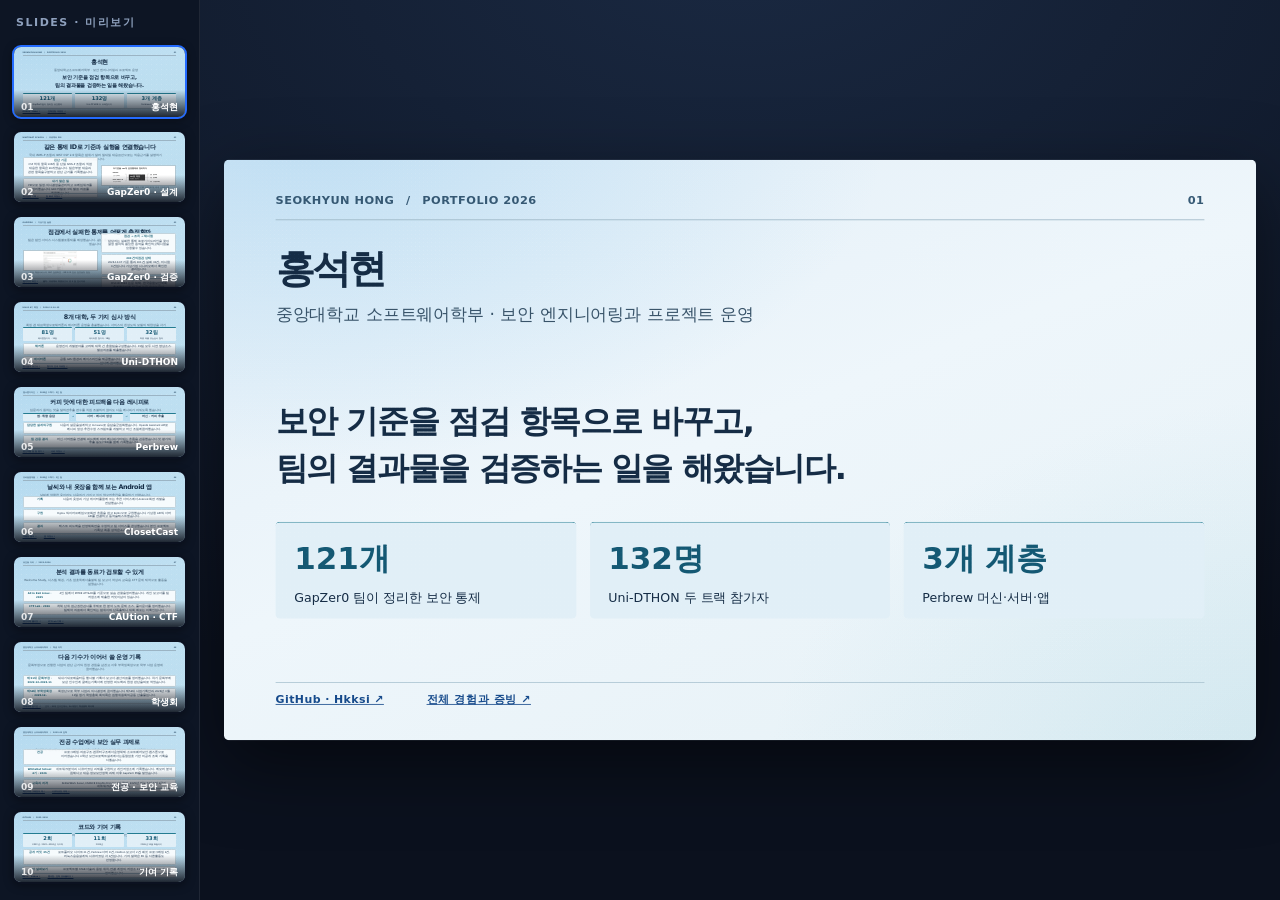
==== portfolio.html @ 275bb15e "Update portfolio with verified security, software and leadership projects" ====
<!doctype html>
<html lang="ko">
<head>
  <meta charset="utf-8" />
  <meta name="viewport" content="width=device-width, initial-scale=1" />
  <title>홍석현 | 보안·소프트웨어 포트폴리오</title>
  <link rel="icon" href="data:," />
  
  <style>
    :root {
      --ink: #1c2740;
      --muted: #63718a;
      --card: rgba(255, 255, 255, 0.78);
      --line: rgba(89, 114, 145, 0.24);
      --blue: #246bff;
      --blue-2: #1e5fe0;
      --navy: #233150;
      --teal: #1194a8;
      --green: #17864a;
      --amber: #e08a2b;
      --accent: #246bff;                 /* 테마 강조색: 이 한 줄만 바꾸면 전체 톤 변경 */
      --guide-display: block;            /* 이미지 안내 라벨 표시 여부 (레일 토글로 none 전환) */
      --slide-bg:
        radial-gradient(1200px 700px at 8% -6%, rgba(120, 190, 235, 0.34), transparent 60%),
        radial-gradient(1100px 800px at 104% 108%, rgba(150, 205, 220, 0.28), transparent 60%),
        linear-gradient(158deg, #e2eef7 0%, #eef6fb 48%, #e6f1f6 100%);
    }
    * { box-sizing: border-box; }

    html, body {
      width: 100%; height: 100%; margin: 0; overflow: hidden;
      color: var(--ink);
      font-family: Pretendard, Inter, "Noto Sans KR", system-ui, -apple-system, BlinkMacSystemFont, sans-serif;
      line-height: 1.55; background: #0d1524;
      -webkit-font-smoothing: antialiased;
      word-break: keep-all; overflow-wrap: break-word;
    }

    /* ===================== deck shell (rail + stage) ===================== */
    body { display: flex; height: 100vh; }
    .rail {
      width: 200px; flex: none; height: 100vh; overflow-y: auto;
      background: #0d1524; border-right: 1px solid rgba(255,255,255,0.08);
      padding: 14px 12px 16px; display: flex; flex-direction: column; gap: 11px;
    }
    .rail-title { color: #8ea0bd; font: 800 11px/1.3 Inter, system-ui, sans-serif; letter-spacing: 0.14em; text-transform: uppercase; padding: 2px 4px 4px; }
    .thumb {
      position: relative; aspect-ratio: 16 / 9; border-radius: 9px; overflow: hidden; cursor: pointer;
      border: 2px solid transparent; background: #0b1120; box-shadow: 0 2px 8px rgba(0,0,0,0.34);
      padding: 0; transition: border-color 0.15s ease, transform 0.15s ease;
    }
    .thumb:hover { transform: translateY(-1px); }
    .thumb.active { border-color: var(--accent); }
    .thumb .mini { position: absolute; inset: 0; overflow: hidden; pointer-events: none; }
    .thumb .mini .slide { position: absolute; inset: 0; width: 100%; height: 100%; opacity: 1 !important; visibility: visible !important; transition: none; pointer-events: none; }
    .thumb .cap { position: absolute; left: 0; right: 0; bottom: 0; z-index: 3; display: flex; justify-content: space-between; gap: 5px; align-items: baseline; padding: 12px 7px 4px; font: 700 9px/1.2 Inter, system-ui, sans-serif; color: #fff; background: linear-gradient(transparent, rgba(6,10,20,0.86)); }
    .thumb .cap .n { font-weight: 800; opacity: 0.85; }
    .thumb .cap .l { font-weight: 700; overflow: hidden; text-overflow: ellipsis; white-space: nowrap; }
    .rail-btn { margin-top: auto; flex: none; border: 1px solid rgba(255,255,255,0.16); background: rgba(255,255,255,0.06); color: #b7c4da; font: 700 11px Inter, system-ui, sans-serif; border-radius: 8px; padding: 9px 10px; cursor: pointer; }
    .rail-btn:hover { background: rgba(255,255,255,0.12); color: #fff; }

    .viewport { flex: 1; position: relative; display: flex; align-items: center; justify-content: center; overflow: hidden; background: radial-gradient(1200px 800px at 50% -8%, #1a2942, #0b111e); }
    .stage { position: relative; width: 1280px; height: 720px; flex: none; transform-origin: center center; border-radius: 6px; overflow: hidden; box-shadow: 0 30px 90px rgba(0,0,0,0.5); }

    /* ---------- slide frame (fills the stage; container-query sized) ---------- */
    .slide {
      position: absolute; inset: 0; width: 100%; height: 100%;
      container-type: size; overflow: hidden;
      opacity: 0; visibility: hidden; pointer-events: none;
      transition: opacity 0.35s ease; background: var(--slide-bg);
    }
    .slide.active { opacity: 1; visibility: visible; pointer-events: auto; z-index: 1; }
    .slide::after {
      content: ""; position: absolute; inset: 0; pointer-events: none;
      background-image: radial-gradient(rgba(255, 255, 255, 0.5) 0.5px, transparent 0.6px);
      background-size: 5px 5px; opacity: 0.28; mix-blend-mode: overlay;
    }
    .pad { position: absolute; inset: 0; padding: 5.6cqh 5cqw; display: flex; flex-direction: column; }

    /* ---------- shared type ---------- */
    h1, h2, h3, h4, p { margin: 0; }
    .watermark { position: absolute; top: 4.6cqh; right: 5cqw; color: #8091a8; font-size: 1.75cqh; font-weight: 600; letter-spacing: 0.02em; z-index: 2; }
    code { font-family: ui-monospace, "SF Mono", Menlo, monospace; font-size: 0.9em; color: var(--blue-2); background: rgba(36,107,255,0.08); padding: 0.08em 0.32em; border-radius: 4px; }
    .hl { color: var(--blue-2); font-weight: 800; }
    .lead-p, .result-card p, .xp p, .panel p, .figcap, .blist li, .mcard small, .trace-row .tx, .head-title .sub, .tl-card p, .pj-card p, .toc-item .tt { text-wrap: balance; }

    /* ---------- slide header ---------- */
    .head { display: grid; grid-template-columns: auto 1fr; gap: 2cqw; align-items: center; margin-bottom: 3cqh; flex: none; }
    .folder {
      position: relative; width: 7.4cqh; height: 7.4cqh; border-radius: 1.2cqh;
      display: grid; place-items: center; color: #fff; font-weight: 900; font-size: 2.7cqh; font-style: italic;
      background: linear-gradient(150deg, var(--accent) 0%, #1b57cf 100%);
      box-shadow: 0 6px 16px rgba(29, 87, 207, 0.38), inset 0 2px 3px rgba(255, 255, 255, 0.55); flex: none;
    }
    .folder::before { content: ""; position: absolute; top: -0.9cqh; left: 0.8cqh; width: 3cqh; height: 1.4cqh; border-radius: 0.6cqh 0.6cqh 0 0; background: var(--accent); }
    .head-title .k { color: var(--accent); font-size: 2cqh; font-weight: 700; letter-spacing: 0.01em; }
    .head-title h2 { color: var(--navy); font-size: 4.2cqh; font-weight: 900; line-height: 1.03; letter-spacing: -0.01em; }
    .head-title .sub { margin-top: 0.7cqh; color: var(--muted); font-size: 1.9cqh; font-weight: 600; }

    .body-area { flex: 1; min-height: 0; display: flex; flex-direction: column; }
    .lead-p { color: #40506a; font-size: 1.95cqh; line-height: 1.6; margin-bottom: 2.4cqh; flex: none; }
    .lead-p b { color: var(--blue-2); font-weight: 800; }

    /* ---------- metric cards ---------- */
    .metrics { display: grid; gap: 1.3cqw; margin-bottom: 2.8cqh; flex: none; }
    .metrics.c3 { grid-template-columns: repeat(3, 1fr); }
    .metrics.c4 { grid-template-columns: repeat(4, 1fr); }
    .metrics.c5 { grid-template-columns: repeat(5, 1fr); }
    .mcard { border: 1px solid var(--line); border-radius: 1.4cqh; background: rgba(255, 255, 255, 0.74); box-shadow: 0 8px 22px rgba(45, 82, 115, 0.09); padding: 2.2cqh 1.3cqw; text-align: center; min-width: 0; }
    .mcard strong { display: block; color: var(--accent); font-size: 2.8cqh; font-weight: 900; line-height: 1.05; overflow-wrap: anywhere; }
    .mcard span { display: block; margin-top: 0.8cqh; color: var(--navy); font-size: 1.8cqh; font-weight: 800; }
    .mcard small { display: block; margin-top: 0.4cqh; color: var(--muted); font-size: 1.45cqh; line-height: 1.35; }

    /* ---------- columns / panels ---------- */
    .cols { display: grid; gap: 1.8cqw; flex: 1; min-height: 0; align-items: stretch; }
    .cols.two { grid-template-columns: 1fr 1fr; }
    .cols.wt { grid-template-columns: 0.86fr 1.14fr; }
    .stack { display: flex; flex-direction: column; min-height: 0; gap: 1.6cqh; }
    .stack.center { justify-content: center; }
    .panel { border: 1px solid var(--line); border-radius: 1.5cqh; background: var(--card); box-shadow: 0 10px 26px rgba(45, 82, 115, 0.09); padding: 2.4cqh 1.7cqw; min-width: 0; min-height: 0; display: flex; flex-direction: column; }
    .panel h3 { color: var(--navy); font-size: 2.2cqh; font-weight: 800; margin-bottom: 1.3cqh; flex: none; }
    .panel p { color: #45526a; font-size: 1.85cqh; line-height: 1.62; }
    .divider { height: 1px; background: var(--line); margin: 1.7cqh 0; flex: none; }
    .sub-label { color: var(--accent); font-size: 1.7cqh; font-weight: 800; margin-bottom: 1cqh; flex: none; }
    .chips { display: flex; flex-wrap: wrap; gap: 0.7cqh 0.55cqw; }
    .chips span { display: inline-flex; align-items: center; padding: 0.6cqh 0.75cqw; border: 1px solid rgba(83, 105, 135, 0.24); border-radius: 999px; background: rgba(255, 255, 255, 0.7); color: #29334a; font-size: 1.5cqh; font-weight: 700; }

    /* ---------- image placeholder (guide label toggled by --guide-display) ---------- */
    .figure { display: flex; flex-direction: column; min-height: 0; }
    .figure.fill { flex: 1; }
    .figure .shot { display: block; max-width: 100%; max-height: 100%; width: auto; height: auto; margin: auto; border-radius: 1.2cqh; border: 1px solid rgba(89, 114, 145, 0.2); box-shadow: 0 16px 38px rgba(37, 78, 119, 0.22); }
    .ph { width: 100%; height: 100%; min-height: 12cqh; border-radius: 1.2cqh; border: 1px solid var(--line); background: linear-gradient(140deg, rgba(231, 240, 250, 0.75), rgba(238, 235, 251, 0.75)); display: flex; align-items: center; justify-content: center; box-shadow: inset 0 1px 0 rgba(255,255,255,0.6); }
    .ph span { color: #8794ab; font-size: 1.7cqh; font-weight: 600; display: var(--guide-display, block); }
    .figcap { margin-top: 1cqh; color: var(--muted); font-size: 1.58cqh; font-weight: 600; line-height: 1.45; text-align: center; flex: none; }
    .figcap.left { text-align: left; }
    .tcap { color: var(--navy); font-size: 1.75cqh; font-weight: 800; margin-bottom: 1.1cqh; flex: none; }

    /* ---------- tables ---------- */
    .table-block { flex: 1; min-height: 0; display: flex; flex-direction: column; justify-content: center; }
    .table-card { border: 1px solid var(--line); border-radius: 1.2cqh; background: rgba(255, 255, 255, 0.82); box-shadow: 0 10px 26px rgba(45, 82, 115, 0.1); overflow: hidden; }
    table { width: 100%; border-collapse: separate; border-spacing: 0; font-size: 1.62cqh; }
    th, td { padding: 1.5cqh 1.15cqw; text-align: left; vertical-align: middle; border-top: 1px solid var(--line); overflow-wrap: anywhere; }
    thead th { border-top: none; color: var(--navy); background: rgba(241, 202, 122, 0.34); font-weight: 800; font-size: 1.56cqh; letter-spacing: 0.01em; }
    tbody tr:nth-child(even) td { background: rgba(233, 241, 249, 0.6); }
    td:last-child { font-weight: 700; color: #2b3852; }
    table.compact th, table.compact td { padding: 1.12cqh 1cqw; }
    .up { color: var(--blue-2); font-weight: 800; }
    .down { color: var(--green); font-weight: 800; }

    /* ---------- trace (문제/해결/결과) ---------- */
    .trace { display: grid; gap: 1.1cqh; }
    .trace.lg { gap: 1.7cqh; }
    .trace-row { display: grid; grid-template-columns: auto 1fr; gap: 0.9cqw; align-items: baseline; }
    .trace-row .tk { color: #fff; font-size: 1.55cqh; font-weight: 800; padding: 0.55cqh 0.9cqw; border-radius: 0.6cqh; white-space: nowrap; }
    .trace-row .tk.p { background: var(--amber); }
    .trace-row .tk.s { background: var(--accent); }
    .trace-row .tk.r { background: var(--teal); }
    .trace-row .tx { color: #45526a; font-size: 1.86cqh; line-height: 1.5; }
    .trace-row .tx b { color: var(--blue-2); font-weight: 800; }

    /* ---------- concerns (troubleshooting) ---------- */
    .concerns { display: grid; grid-template-columns: 1fr; grid-auto-rows: 1fr; gap: 1.4cqh; flex: 1; min-height: 0; }
    .concern { position: relative; border: 1px solid var(--line); border-left: 3px solid var(--accent); border-radius: 0.9cqh; background: rgba(255, 255, 255, 0.7); padding: 1.8cqh 1.5cqw; min-width: 0; display: flex; flex-direction: column; justify-content: center; }
    .concern.wide { grid-column: 1 / -1; }
    .concern .n { color: var(--accent); font-size: 1.5cqh; font-weight: 900; letter-spacing: 0.08em; }
    .concern h3 { color: var(--navy); font-size: 1.98cqh; font-weight: 800; margin: 0.2cqh 0 0.6cqh; }
    .concern p { color: #47556c; font-size: 1.62cqh; line-height: 1.5; }
    .concern b { color: var(--blue-2); font-weight: 800; }

    /* ---------- bullet + experience list ---------- */
    .blist { list-style: none; padding: 0; margin: 0; display: grid; gap: 1cqh; }
    .blist li { position: relative; padding-left: 1.3cqw; color: #45526a; font-size: 1.74cqh; line-height: 1.5; }
    .blist li::before { content: ""; position: absolute; left: 0; top: 0.6em; width: 0.75cqh; height: 0.75cqh; border-radius: 999px; background: var(--teal); }
    .blist li b { color: var(--blue-2); }
    .xp { list-style: none; margin: 0; padding: 0; display: flex; flex-direction: column; justify-content: center; flex: 1; min-height: 0; }
    .xp > li { padding: 1.9cqh 0; border-top: 1px solid var(--line); }
    .xp > li:first-child { border-top: none; padding-top: 0; }
    .xp > li:last-child { padding-bottom: 0; }
    .xp .xh { display: flex; align-items: baseline; gap: 0.8cqw; margin-bottom: 0.7cqh; }
    .xp .xh h3 { color: var(--navy); font-size: 2.1cqh; font-weight: 800; margin: 0; }
    .xp .xh .yr { color: var(--muted); font-size: 1.5cqh; font-weight: 700; }
    .xp p { color: #45526a; font-size: 1.68cqh; line-height: 1.54; margin: 0; }
    .xp p b { color: var(--blue-2); font-weight: 800; }

    /* ---------- TOC ---------- */
    .toc { display: grid; grid-template-columns: 1.32fr 0.68fr; gap: 1.8cqw; flex: 1; min-height: 0; }
    .toc-list { display: grid; grid-template-columns: repeat(2, 1fr); gap: 1.2cqh 1.3cqw; align-content: center; }
    .toc-item { display: flex; align-items: center; gap: 1cqw; border: 1px solid var(--line); border-radius: 1.3cqh; background: rgba(255, 255, 255, 0.72); padding: 1.7cqh 1.4cqw; box-shadow: 0 12px 30px -20px rgba(45, 82, 115, 0.4); }
    .toc-item .no { color: var(--accent); font-size: 2.4cqh; font-weight: 900; letter-spacing: -0.02em; }
    .toc-item .tt { color: var(--navy); font-size: 2cqh; font-weight: 700; }
    .about-card { border-radius: 1.6cqh; background: linear-gradient(150deg, var(--accent), #1747c9); color: #fff; padding: 2.8cqh 1.9cqw; display: flex; flex-direction: column; justify-content: space-between; box-shadow: 0 24px 54px -30px rgba(29, 87, 207, 0.6); }
    .about-card .k { font-size: 1.7cqh; font-weight: 800; letter-spacing: 0.12em; color: rgba(255,255,255,0.72); }
    .about-card p { font-size: 2cqh; line-height: 1.6; font-weight: 500; }
    .about-card .meta { font-size: 1.55cqh; line-height: 1.7; color: rgba(255,255,255,0.82); font-weight: 600; }

    /* ---------- timeline ---------- */
    .tl { display: grid; grid-template-columns: repeat(3, 1fr); gap: 1.4cqw; flex: 1; min-height: 0; }
    .tl-card { border: 1px solid var(--line); border-radius: 1.5cqh; background: rgba(255, 255, 255, 0.74); padding: 2.2cqh 1.5cqw; display: flex; flex-direction: column; gap: 1cqh; box-shadow: 0 14px 34px -24px rgba(45, 82, 115, 0.5); }
    .tl-card.accent { background: linear-gradient(150deg, var(--accent), #1747c9); }
    .tl-head { display: flex; align-items: center; gap: 0.9cqw; }
    .tl-dot { width: 1.3cqh; height: 1.3cqh; border-radius: 999px; background: var(--accent); flex: none; }
    .tl-card.accent .tl-dot { background: #fff; }
    .tl-card .per { color: var(--accent); font-size: 1.7cqh; font-weight: 800; }
    .tl-card h3 { color: var(--navy); font-size: 2.5cqh; font-weight: 800; }
    .tl-card .role { color: var(--muted); font-size: 1.55cqh; font-weight: 600; }
    .tl-card p { color: #45526a; font-size: 1.68cqh; line-height: 1.55; }
    .tl-metric { margin-top: auto; padding-top: 1.3cqh; border-top: 1px solid var(--line); display: flex; align-items: baseline; gap: 0.8cqw; }
    .tl-metric b { color: var(--navy); font-size: 2.7cqh; font-weight: 900; }
    .tl-metric span { color: var(--muted); font-size: 1.45cqh; }
    .tl-card.accent .per, .tl-card.accent h3, .tl-card.accent .role, .tl-card.accent p, .tl-metric span, .tl-card.accent .tl-metric b { color: #fff; }
    .tl-card.accent .role, .tl-card.accent p, .tl-card.accent .per { color: rgba(255,255,255,0.85); }
    .tl-card.accent .tl-metric { border-top-color: rgba(255,255,255,0.28); }
    .tl-card.accent .tl-metric span { color: rgba(255,255,255,0.78); }

    /* ---------- project cards ---------- */
    .pj { display: grid; grid-template-columns: repeat(3, 1fr); gap: 1.4cqw; flex: 1; min-height: 0; }
    .pj-card { border: 1px solid var(--line); border-radius: 1.5cqh; background: rgba(255, 255, 255, 0.74); padding: 1.4cqh 1.4cqw 1.6cqh; display: flex; flex-direction: column; gap: 1.2cqh; box-shadow: 0 14px 34px -24px rgba(45, 82, 115, 0.5); }
    .pj-thumb { height: 24cqh; border-radius: 1.2cqh; border: 1px solid var(--line); background: linear-gradient(140deg, #eaf0fb, #f0eefb); display: flex; align-items: center; justify-content: center; flex: none; }
    .pj-thumb span { color: #8794ab; font-size: 1.5cqh; font-weight: 600; display: var(--guide-display, block); }
    .pj-card .meta { color: var(--muted); font-size: 1.5cqh; font-weight: 600; }
    .pj-card h3 { color: var(--navy); font-size: 2.3cqh; font-weight: 800; }
    .pj-card p { color: #45526a; font-size: 1.6cqh; line-height: 1.5; }
    .pj-card .chips { margin-top: auto; }

    /* ===================== COVER ===================== */
    .cover .pad { align-items: center; justify-content: center; }
    .cover .top-name { position: absolute; top: 4.8cqh; right: 5cqw; color: #5b6b86; font-size: 1.85cqh; font-weight: 600; z-index: 2; }
    .cover-card { position: relative; width: min(84cqw, 100%); border: 1px solid var(--line); border-radius: 2cqh; background: rgba(255, 255, 255, 0.5); backdrop-filter: blur(12px); box-shadow: 0 28px 80px rgba(37, 78, 119, 0.18); padding: 6cqh 4.6cqw; overflow: hidden; }
    .cover-card::before { content: ""; position: absolute; inset: 0; pointer-events: none; background: linear-gradient(135deg, rgba(255, 255, 255, 0.7), transparent 40%), radial-gradient(circle at 72% 12%, rgba(36, 107, 255, 0.14), transparent 42%); }
    .cover-card > * { position: relative; }
    .cover .eyebrow { color: #6b7890; font-size: 1.7cqh; font-weight: 900; letter-spacing: 0.14em; text-transform: uppercase; margin: 0 0 2.4cqh; }
    .cover h1 { color: #2b3348; font-size: 9cqh; font-weight: 900; line-height: 0.96; }
    .cover h1 .en { display: block; color: #5b6a86; font-size: 0.34em; font-weight: 800; font-style: italic; letter-spacing: 0.05em; margin-top: 0.42em; }
    .cover .subtitle { color: #556176; font-size: 2.4cqh; font-weight: 600; margin: 1.8cqh 0 3.4cqh; }
    .cover .metric-grid { display: grid; grid-template-columns: repeat(3, 1fr); gap: 1.4cqw; margin-bottom: 3cqh; }
    .cover .mc { border: 1px solid var(--line); border-radius: 1.3cqh; background: rgba(255, 255, 255, 0.72); box-shadow: 0 8px 22px rgba(45, 82, 115, 0.1); padding: 2.6cqh 1.4cqw; }
    .cover .mc strong { display: block; color: var(--accent); font-size: 2.9cqh; font-weight: 900; line-height: 1.05; }
    .cover .mc span { display: block; margin-top: 0.9cqh; color: var(--navy); font-size: 1.7cqh; font-weight: 800; }
    .cover .mc small { display: block; margin-top: 0.4cqh; color: var(--muted); font-size: 1.4cqh; line-height: 1.35; }
    .cover .contact-row { display: grid; grid-template-columns: repeat(3, 1fr); gap: 1.4cqw; padding-top: 2.6cqh; border-top: 1px solid var(--line); }
    .cover .contact-row .l { color: var(--navy); font-size: 1.5cqh; font-weight: 800; }
    .cover .contact-row .v { color: #46536a; font-size: 1.75cqh; margin-top: 0.4cqh; }

    /* ===================== CLOSING ===================== */
    .closing .pad { align-items: center; justify-content: center; text-align: center; }
    .closing h1 { color: #24417a; font-size: 10.5cqh; font-weight: 900; font-style: italic; letter-spacing: 0.02em; }
    .closing .ty-sub { color: var(--navy); font-size: 2.7cqh; font-weight: 800; margin-top: 1.2cqh; }
    .closing .cc { margin-top: 4.2cqh; display: grid; gap: 1.3cqh; justify-content: center; font-size: 2.1cqh; color: #37455e; }
    .closing .cc div { display: flex; gap: 1cqw; align-items: baseline; }
    .closing .cc b { color: var(--accent); min-width: 7cqw; text-align: right; font-weight: 700; }
    .closing .end-name { position: absolute; bottom: 4.4cqh; left: 0; right: 0; text-align: center; color: #5b6b86; font-size: 1.85cqh; }
  .editorial{font-family:"Malgun Gothic",system-ui,sans-serif;word-break:keep-all;color:#152c45}.editorial header,.editorial footer{display:flex;justify-content:space-between;align-items:center;font-size:1.1cqw;color:#355873;font-weight:650;letter-spacing:.04em}.editorial header{border-bottom:1px solid #9bb4c4;padding-bottom:1.6cqh}.editorial header i{font-style:normal}.editorial h2{font-size:3.75cqw;letter-spacing:-.06em;margin:4.5cqh 0 1.7cqh;line-height:1.18}.intro{font-size:1.65cqw;line-height:1.55;max-width:95%;color:#385369}.middle{flex:1;min-height:0;display:flex;flex-direction:column;justify-content:center;gap:2.1cqh}.statement{font-size:3.1cqw;font-weight:750;line-height:1.48;letter-spacing:-.05em;margin:1cqh 0 3cqh}.numbers,.flow{display:flex;gap:1.3cqw}.numbers>div,.flow span{flex:1;padding:2cqh 1.8cqw;background:#e1eff7;border-top:.25cqh solid #247c91;border-radius:.4cqw}.numbers strong,.numbers small{display:block}.numbers strong{font-size:3cqw;color:#145873}.numbers small{font-size:1.22cqw;margin-top:1cqh}.records{display:grid;gap:1.45cqh}.records article{display:grid;grid-template-columns:18% 1fr;gap:1.6cqw;padding:1.9cqh 1.7cqw;border:1px solid #c2d4dd;background:#ffffffde;border-radius:.7cqw}.records b,.records p,.flow{font-size:1.48cqw;line-height:1.5}.records b{color:#135d72}.split{display:grid;grid-template-columns:1fr 1fr;gap:2cqw;align-items:center}.split article{display:block}.split article b{display:block;margin-bottom:.5cqh}.split figure{margin:0}.split img{display:block;width:100%;height:29cqh;object-fit:contain;background:white;border:1px solid #b3c8d3}.split figcaption{font-size:1.15cqw;line-height:1.45;margin:1cqh 0;color:#3b5364}.flow{font-weight:bold;align-items:center;text-align:center}.flow em{color:#217489}.editorial footer{justify-content:flex-start;gap:1.5cqw;padding-top:1.5cqh;border-top:1px solid #abc4d1;font-size:1.06cqw;line-height:1.45}.editorial footer a{color:#164a8b}.rail-btn{display:none!important}@media(max-width:700px){.rail{display:none!important}.viewport{width:100vw!important;left:0!important;margin:0!important}}@media print{@page{size:320mm 180mm;margin:0}html,body,.viewport,.stage{position:static!important;display:block!important;overflow:visible!important;width:auto!important;height:auto!important;transform:none!important;margin:0!important;padding:0!important}.rail{display:none!important}.stage>.slide{visibility:visible!important;opacity:1!important;position:relative!important;width:320mm!important;height:180mm!important;break-after:page;print-color-adjust:exact}}</style>
</head>
<body>
  <aside class="rail" id="rail" aria-label="슬라이드 미리보기">
    <div class="rail-title">Slides · 미리보기</div>
    
    <button class="rail-btn" id="guideToggle" type="button">가이드 숨기기</button>
  </aside>

  <main class="viewport" id="viewport">
    <div class="stage" id="stage">

      
      <section class="slide" data-label="홍석현"><div class="pad editorial"><header><span>SEOKHYUN HONG　/　PORTFOLIO 2026</span><i>01</i></header><h2>홍석현</h2><p class="intro">중앙대학교 소프트웨어학부 · 보안 엔지니어링과 프로젝트 운영</p><div class="middle"><div class="statement">보안 기준을 점검 항목으로 바꾸고,<br>팀의 결과물을 검증하는 일을 해왔습니다.</div><div class="numbers"><div><strong>121개</strong><small>GapZer0 팀이 정리한 보안 통제</small></div><div><strong>132명</strong><small>Uni-DTHON 두 트랙 참가자</small></div><div><strong>3개 계층</strong><small>Perbrew 머신·서버·앱</small></div></div></div><footer><a href="https://github.com/Hkksi" target="_blank" rel="noopener">GitHub · Hkksi ↗</a>　<a href="https://app.notion.com/p/424b516e19238148ab3ec7e233f53e5c" target="_blank" rel="noopener">전체 경험과 증빙 ↗</a></footer></div></section>
<section class="slide" data-label="GapZer0 · 설계"><div class="pad editorial"><header><span>WHITEHAT SCHOOL　/　프로젝트 PM</span><i>02</i></header><h2>같은 통제 ID로 기준과 실행을 연결했습니다</h2><p class="intro">국내 ISMS-P 조항과 NIST CSF 2.0 항목은 범위가 달라 일대일 대응표만으로는 적용 근거를 설명하기 어려웠습니다.</p><div class="middle"><div class="split"><div class="records"><article><b>판단 기준</b><p>CSF 하위 항목 106개 중 단일 ISMS-P 조항과 직접 대응한 항목은 26개였습니다. 팀은 부분 대응과 관련 항목을 구분하고 판단 근거를 기록했습니다.</p></article><article><b>내가 맡은 일</b><p>PM으로 일정·의사결정을 관리하고 프레임워크를 정리했습니다. GRC 카탈로그와 발표 자료를 취합했습니다.</p></article></div><figure><img src="[data-uri]" alt="팀 프레임워크의 구성 · 공통 76개, CSF 보완 30개, 국내 고유 15개"><figcaption>팀 프레임워크의 구성 · 공통 76개, CSF 보완 30개, 국내 고유 15개</figcaption></figure></div></div><footer><a href="https://app.notion.com/p/3cbb516e192381659f91ff20a721aa51" target="_blank" rel="noopener">매핑 실험 기록 ↗</a>　<a href="https://github.com/whs4-GapZer0/GapZer0_GRC" target="_blank" rel="noopener">팀 GRC 저장소 ↗</a></footer></div></section>
<section class="slide" data-label="GapZer0 · 검증"><div class="pad editorial"><header><span>GAPZER0　/　가상기업 실증</span><i>03</i></header><h2>점검에서 실패한 통제를 어떻게 추적할까</h2><p class="intro">팀은 법인·서비스·시스템별로 통제를 배정했습니다. 같은 통제도 적용 대상이 다르면 별도 점검 건으로 셌습니다.</p><div class="middle"><div class="split"><figure><img src="[data-uri]" alt="가상 채용 서비스의 GRC 검증 화면 · INF-E-01 전송 암호 설정 점검"><figcaption>가상 채용 서비스의 GRC 검증 화면 · INF-E-01 전송 암호 설정 점검</figcaption></figure><div class="records"><article><b>점검 → 조치 → 재시험</b><p>담당자는 실패한 통제 ID로 가이드라인을 찾아 설정 절차와 필요한 증적을 확인하고 재시험을 요청할 수 있습니다.</p></article><article><b>203건의 점검 상태</b><p>2026.10.07 기준 통과 161건, 실패 33건, 미시험 9건입니다. 가상기업 시나리오에서 확인한 결과입니다.</p></article><article><b>연구 성과</b><p>CISC-W 2026 논문 채택 · 한국융합보안학회 추계학술대회 팀 공저 논문 우수논문상.</p></article></div></div></div><footer><a href="https://github.com/whs4-GapZer0/GapZer0_Guideline" target="_blank" rel="noopener">팀 가이드라인 ↗</a>　출처 · 프로젝트 최종보고서 표 3 및 전시 자료</footer></div></section>
<section class="slide" data-label="Uni-DTHON"><div class="pad editorial"><header><span>UNI-D 6기 회장　/　2026.11.14–15</span><i>04</i></header><h2>8개 대학, 두 가지 심사 방식</h2><p class="intro">회장 겸 대표학생으로 해커톤과 데이터톤 운영을 총괄했습니다. 서비스의 완성도와 모델의 재현성을 각기 다른 절차로 확인해야 했습니다.</p><div class="middle"><div class="numbers"><div><strong>81명</strong><small>해커톤 참가자 · 15팀</small></div><div><strong>51명</strong><small>데이터톤 참가자 · 18팀</small></div><div><strong>32팀</strong><small>최종 제출 또는 심사 참여</small></div></div><div class="records"><article><b>해커톤</b><p>운영진이 개발 분야를 고려해 대학 간 혼합팀을 구성했습니다. 15팀 모두 시연 영상·소스·발표자료를 제출했습니다.</p></article><article><b>데이터톤</b><p>공통 GPU 환경과 베이스라인을 제공했습니다. 18팀 중 17팀이 코드를 제출해 최종 심사에 참여했습니다.</p></article></div></div><footer><a href="https://drive.google.com/file/d/1PD1z4iETMhzZ6TGI7C2cdBEC-ZY9oz1r/view" target="_blank" rel="noopener">공식 결과보고서 ↗</a>　<a href="https://docs.google.com/presentation/d/1fl5bes86IIjb8utQcQ_iNd1p5jiiEOS4kd1lZPOAAF8/edit" target="_blank" rel="noopener">참가자 안내 자료집 ↗</a></footer></div></section>
<section class="slide" data-label="Perbrew"><div class="pad editorial"><header><span>캡스톤디자인　/　2025년 2학기 · 3인 팀</span><i>05</i></header><h2>커피 맛에 대한 피드백을 다음 레시피로</h2><p class="intro">입문자가 원하는 맛을 말하면 추출 변수를 직접 조절하지 않아도 다음 레시피가 바뀌도록 했습니다.</p><div class="middle"><div class="flow"><span>앱 · 취향 응답</span><em>→</em><span>서버 · 레시피 생성</span><em>→</em><span>머신 · 커피 추출</span></div><div class="records"><article><b>담당한 설계와 구현</b><p>사용자 설문을 설계하고 K-means로 응답을 군집화했습니다. OpenAI Assistant API로 레시피 생성·추천·수정 스크립트를 개발하고 머신 조립에 참여했습니다.</p></article><article><b>팀 검증 결과</b><p>머신·서버·앱을 연결해 피드백에 따라 레시피가 바뀌는 흐름을 검증했습니다. 맛 평가와 추출 농도(TDS)를 함께 기록했습니다.</p></article></div></div><footer><a href="https://app.notion.com/p/26fb516e192381a1a722f272a2aa08b2" target="_blank" rel="noopener">본인 역할 및 팀 평가 ↗</a>　<a href="https://github.com/2025-2-CAU-Capstone-Design/PerBrew_FastAPI_Server" target="_blank" rel="noopener">서버 저장소 ↗</a></footer></div></section>
<section class="slide" data-label="ClosetCast"><div class="pad editorial"><header><span>모바일앱개발　/　2025년 2학기 · 3인 팀</span><i>06</i></header><h2>날씨와 내 옷장을 함께 보는 Android 앱</h2><p class="intro">날씨에 적합한 옷이라도 사용자가 가지고 있지 않으면 추천을 활용하기 어렵습니다.</p><div class="middle"><div class="records"><article><b>기획</b><p>사용자 옷장과 기상 데이터를 함께 쓰는 추천 서비스에서 Android 화면 개발을 전담했습니다.</p></article><article><b>구현</b><p>Figma 와이어프레임으로 화면 흐름을 잡고 Kotlin으로 구현했습니다. 기상청 API와 서버 API를 연결하고 동작을 테스트했습니다.</p></article><article><b>결과</b><p>테스트 피드백을 반영해 화면을 수정하고 팀 서비스를 완성했습니다. 본인 프로젝트 기록상 최종 성적은 A+입니다.</p></article></div></div><footer><a href="https://app.notion.com/p/35cb516e19238063b59ffecd2bd0ae35" target="_blank" rel="noopener">역할 및 결과 ↗</a>　<a href="https://github.com/WY-C/ClosetCast" target="_blank" rel="noopener">앱 저장소 ↗</a></footer></div></section>
<section class="slide" data-label="CAUtion · CTF"><div class="pad editorial"><header><span>보안 동아리　/　2022–2026</span><i>07</i></header><h2>분석 결과를 동료가 검토할 수 있게</h2><p class="intro">Welcome Study, 시스템 해킹, 기초 암호학에서 출발해 팀 보고서 작성과 교육용 CTF 문제 제작으로 활동을 넓혔습니다.</p><div class="middle"><div class="records"><article><b>All in Kali Linux · 2025</b><p>4인 팀에서 MITRE ATT&CK를 기준으로 실습 관찰을 정리했습니다. 개인 보고서를 팀 저장소에 제출한 커밋이 남아 있습니다.</p></article><article><b>CTF Lab · 2026</b><p>객체 단위 접근권한 검사를 주제로 한 분석 노트, 문제 소스, 풀이 문서를 정리했습니다. 팀 제작 자료에서 확인되는 범위이며 단독 출제나 대회 배포는 미확인입니다.</p></article></div></div><footer><a href="https://github.com/CAU-tion/ALL-in-Kali-Linux/commit/08ee0cf50ebe9f39e45c334ef1e5c68f35c9a11e" target="_blank" rel="noopener">보고서 제출 커밋 ↗</a>　<a href="https://app.notion.com/p/32db516e192380999282ff45d6a61cb6" target="_blank" rel="noopener">CTF Lab 기록 ↗</a></footer></div></section>
<section class="slide" data-label="학생회"><div class="pad editorial"><header><span>중앙대학교 소프트웨어학부　/　학생 자치</span><i>08</i></header><h2>다음 기수가 이어서 쓸 운영 기록</h2><p class="intro">문화부장으로 진행한 사업의 판단 근거와 현장 경험을 남겼고, 이후 부학생회장으로 학부 사업 운영에 참여했습니다.</p><div class="middle"><div class="records"><article><b>제51대 문화부장 · 2022.12–2023.11</b><p>새내기새로배움터 등 행사별 기획서·보고서·결산 자료를 정리했습니다. 차기 문화부에 보낸 인수인계 글에는 기획서에 반영한 피드백과 현장 판단을 따로 적었습니다.</p></article><article><b>제54대 부학생회장 · 2025.12–</b><p>회장단으로 학부 사업과 의사결정에 참여했습니다. 제54대 사업기획안과 2026년 3월 11일 정기 학생총회 회의록은 집행위원회의 공동 산출물입니다.</p></article></div></div><footer><a href="https://app.notion.com/p/26fb516e192381f28bccea7bb404ac89" target="_blank" rel="noopener">직책과 재임 기간 ↗</a>　근거 · 51대 인수인계서, 54대 정기 학생총회 회의록</footer></div></section>
<section class="slide" data-label="전공 · 보안 교육"><div class="pad editorial"><header><span>중앙대학교 소프트웨어학부　/　2022.03 입학</span><i>09</i></header><h2>전공 수업에서 보안 실무 과제로</h2><p class="intro">운영체제·네트워크·모바일 개발에서 배운 내용을 분석 과제와 팀 프로젝트에 적용했습니다.</p><div class="middle"><div class="records"><article><b>전공</b><p>프로그래밍·자료구조·컴퓨터구조에서 운영체제·소프트웨어보안·캡스톤으로 이어졌습니다. 4학년 보안프로젝트설계에서는 동형암호 기반 비공개 조회 기획을 다뤘습니다.</p></article><article><b>WhiteHat School 4기 · 2026</b><p>네트워크 분석과 시큐어코딩 과제를 구현하고 개인 저장소에 기록했습니다. 메모리 분석·침해사고 대응·정보보안 정책 과제 이후 GapZer0 PM을 맡았습니다.</p></article><article><b>교육과 자격</b><p>Skills2Work Seoul, HSPACE Knights Frontier 1기 참여. 2025년 리눅스마스터 2급과 네트워크관리사 2급 취득.</p></article></div></div><footer><a href="https://github.com/Hkksi/whs-pcap-programming" target="_blank" rel="noopener">패킷 프로그래밍 과제 ↗</a>　<a href="https://github.com/Hkksi/secure-coding" target="_blank" rel="noopener">시큐어코딩 과제 ↗</a></footer></div></section>
<section class="slide" data-label="기여 기록"><div class="pad editorial"><header><span>GITHUB　/　2022–2026</span><i>10</i></header><h2>코드와 기여 기록</h2><p class="intro">Hkksi 계정의 공개 기여 달력과 작성자 기준 커밋 검색에서 확인한 기록입니다.</p><div class="middle"><div class="numbers"><div><strong>2회</strong><small>2022년 · 2023~2024년 각 0회</small></div><div><strong>11회</strong><small>2025년</small></div><div><strong>33회</strong><small>2026년 11월 26일까지</small></div></div><div class="records"><article><b>공개 커밋 35건</b><p>포트폴리오 사이트 21건, Perbrew 서버 8건, CAUtion 보고서 2건, 패킷 프로그래밍 2건, 리눅스 응용설계와 시큐어코딩 각 1건입니다. 기여 달력은 PR 등 다른 활동도 반영합니다.</p></article><article><b>더 살펴보기</b><p>프로젝트별 STAR 서술과 증빙 위치, 연결 계정의 저장소 31개 목록은 Notion에 정리했습니다.</p></article></div></div><footer><a href="https://github.com/Hkksi" target="_blank" rel="noopener">Hkksi · GitHub ↗</a>　<a href="https://app.notion.com/p/424b516e19238148ab3ec7e233f53e5c" target="_blank" rel="noopener">홍석현 · 전체 포트폴리오 ↗</a></footer></div></section>

    </div>
  </main>

  <script>
    const stage = document.getElementById('stage');
    const viewport = document.getElementById('viewport');
    const rail = document.getElementById('rail');
    const slides = Array.from(stage.querySelectorAll('.slide'));
    const total = slides.length;
    const pad2 = n => String(n).padStart(2, '0');
    let current = 0, lastWheel = 0, touchX = null, touchY = null;

    // ── build slide-preview thumbnails (scaled live clones) ──
    const thumbs = slides.map((s, i) => {
      const t = document.createElement('button');
      t.className = 'thumb'; t.type = 'button';
      t.setAttribute('aria-label', pad2(i + 1) + ' ' + (s.dataset.label || ''));
      const mini = document.createElement('div'); mini.className = 'mini';
      mini.appendChild(s.cloneNode(true));          // container-query units re-scale to the thumb size
      const cap = document.createElement('div'); cap.className = 'cap';
      cap.innerHTML = '<span class="n">' + pad2(i + 1) + '</span><span class="l">' + (s.dataset.label || '') + '</span>';
      t.append(mini, cap);
      t.addEventListener('click', () => show(i));
      rail.insertBefore(t, rail.querySelector('.rail-btn'));
      return t;
    });

    function show(i) {
      current = Math.max(0, Math.min(total - 1, i));
      slides.forEach((s, n) => s.classList.toggle('active', n === current));
      thumbs.forEach((t, n) => t.classList.toggle('active', n === current));
      thumbs[current].scrollIntoView({ block: 'nearest', behavior: 'smooth' });
      history.replaceState(null, '', '#slide-' + (current + 1));
    }

    function fitStage() {
      const r = viewport.getBoundingClientRect();
      const scale = Math.min((r.width - 48) / 1280, (r.height - 48) / 720);
      stage.style.transform = 'scale(' + Math.max(scale, 0.05) + ')';
    }

    window.addEventListener('resize', fitStage);
    viewport.addEventListener('wheel', e => {
      const now = Date.now();
      const delta = Math.abs(e.deltaY) >= Math.abs(e.deltaX) ? e.deltaY : e.deltaX;
      if (Math.abs(delta) < 18 || now - lastWheel < 450) return;
      e.preventDefault(); lastWheel = now;
      show(delta > 0 ? current + 1 : current - 1);
    }, { passive: false });
    viewport.addEventListener('touchstart', e => { touchX = e.changedTouches[0].clientX; touchY = e.changedTouches[0].clientY; }, { passive: true });
    viewport.addEventListener('touchend', e => {
      if (touchX === null) return;
      const dx = e.changedTouches[0].clientX - touchX, dy = e.changedTouches[0].clientY - touchY;
      if (Math.abs(dx) > 50 && Math.abs(dx) > Math.abs(dy)) show(current + (dx < 0 ? 1 : -1));
      touchX = touchY = null;
    }, { passive: true });
    window.addEventListener('keydown', e => {
      if (['ArrowRight', 'ArrowDown', 'PageDown', ' '].includes(e.key)) { e.preventDefault(); show(current + 1); }
      else if (['ArrowLeft', 'ArrowUp', 'PageUp'].includes(e.key)) { e.preventDefault(); show(current - 1); }
      else if (e.key === 'Home') { e.preventDefault(); show(0); }
      else if (e.key === 'End') { e.preventDefault(); show(total - 1); }
    });
    window.addEventListener('hashchange', () => {
      const m = location.hash.match(/slide-(\d+)/);
      if (m) show(Number(m[1]) - 1);
    });

    // guide-label toggle (show/hide image placeholder captions)
    const gt = document.getElementById('guideToggle');
    gt.addEventListener('click', () => {
      const on = getComputedStyle(document.documentElement).getPropertyValue('--guide-display').trim() !== 'none';
      document.documentElement.style.setProperty('--guide-display', on ? 'none' : 'block');
      gt.textContent = on ? '가이드 보이기' : '가이드 숨기기';
    });

    fitStage();
    const m = location.hash.match(/slide-(\d+)/);
    show(m ? Number(m[1]) - 1 : 0);
  </script>
</body>
</html>
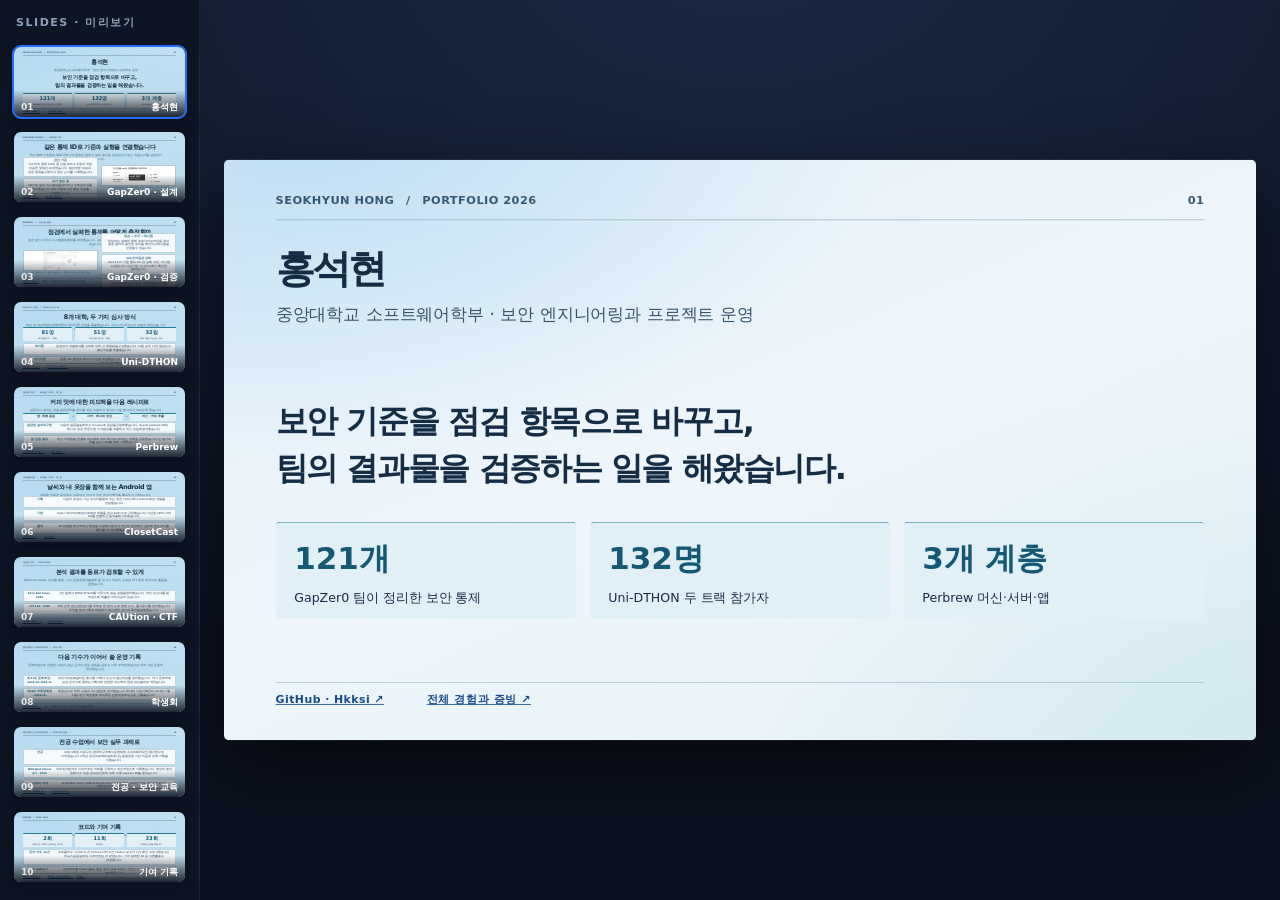
==== commit 81376669: "Lead with evidenced projects and make the slide deck readable on mobile" ====
--- a/portfolio.html
+++ b/portfolio.html
@@ -250,7 +250,13 @@
     .closing .cc b { color: var(--accent); min-width: 7cqw; text-align: right; font-weight: 700; }
     .closing .end-name { position: absolute; bottom: 4.4cqh; left: 0; right: 0; text-align: center; color: #5b6b86; font-size: 1.85cqh; }
   .editorial{font-family:"Malgun Gothic",system-ui,sans-serif;word-break:keep-all;color:#152c45}.editorial header,.editorial footer{display:flex;justify-content:space-between;align-items:center;font-size:1.1cqw;color:#355873;font-weight:650;letter-spacing:.04em}.editorial header{border-bottom:1px solid #9bb4c4;padding-bottom:1.6cqh}.editorial header i{font-style:normal}.editorial h2{font-size:3.75cqw;letter-spacing:-.06em;margin:4.5cqh 0 1.7cqh;line-height:1.18}.intro{font-size:1.65cqw;line-height:1.55;max-width:95%;color:#385369}.middle{flex:1;min-height:0;display:flex;flex-direction:column;justify-content:center;gap:2.1cqh}.statement{font-size:3.1cqw;font-weight:750;line-height:1.48;letter-spacing:-.05em;margin:1cqh 0 3cqh}.numbers,.flow{display:flex;gap:1.3cqw}.numbers>div,.flow span{flex:1;padding:2cqh 1.8cqw;background:#e1eff7;border-top:.25cqh solid #247c91;border-radius:.4cqw}.numbers strong,.numbers small{display:block}.numbers strong{font-size:3cqw;color:#145873}.numbers small{font-size:1.22cqw;margin-top:1cqh}.records{display:grid;gap:1.45cqh}.records article{display:grid;grid-template-columns:18% 1fr;gap:1.6cqw;padding:1.9cqh 1.7cqw;border:1px solid #c2d4dd;background:#ffffffde;border-radius:.7cqw}.records b,.records p,.flow{font-size:1.48cqw;line-height:1.5}.records b{color:#135d72}.split{display:grid;grid-template-columns:1fr 1fr;gap:2cqw;align-items:center}.split article{display:block}.split article b{display:block;margin-bottom:.5cqh}.split figure{margin:0}.split img{display:block;width:100%;height:29cqh;object-fit:contain;background:white;border:1px solid #b3c8d3}.split figcaption{font-size:1.15cqw;line-height:1.45;margin:1cqh 0;color:#3b5364}.flow{font-weight:bold;align-items:center;text-align:center}.flow em{color:#217489}.editorial footer{justify-content:flex-start;gap:1.5cqw;padding-top:1.5cqh;border-top:1px solid #abc4d1;font-size:1.06cqw;line-height:1.45}.editorial footer a{color:#164a8b}.rail-btn{display:none!important}@media(max-width:700px){.rail{display:none!important}.viewport{width:100vw!important;left:0!important;margin:0!important}}@media print{@page{size:320mm 180mm;margin:0}html,body,.viewport,.stage{position:static!important;display:block!important;overflow:visible!important;width:auto!important;height:auto!important;transform:none!important;margin:0!important;padding:0!important}.rail{display:none!important}.stage>.slide{visibility:visible!important;opacity:1!important;position:relative!important;width:320mm!important;height:180mm!important;break-after:page;print-color-adjust:exact}}</style>
-</head>
+<style>
+.page-nav{display:none}
+@media screen and (max-width:700px) and (orientation:portrait){
+html,body{height:auto;overflow:auto;background:#eaf2f6}.viewport{display:block;position:relative;height:auto;overflow:visible;padding:0}
+.stage{width:100%;height:auto;transform:none!important;border-radius:0;box-shadow:none;overflow:visible}.stage>.slide{display:none}.stage>.slide.active{display:block;position:relative;container-type:inline-size;height:auto;min-height:100svh}
+.stage .editorial{position:static;padding:24px 20px 80px;gap:16px}.editorial header,.editorial footer,.split figcaption{font-size:13px}.editorial h2{font-size:30px;margin:0}.intro,.records p,.records b,.flow{font-size:16px}.middle{display:grid;gap:15px}.statement{font-size:25px}.records article{display:block;padding:14px}.records b{display:block;margin-bottom:5px}.numbers,.flow{flex-wrap:wrap}.numbers strong{font-size:22px}.numbers small{font-size:13px}.split{grid-template-columns:1fr;gap:12px}.split img{height:auto}.editorial footer{flex-wrap:wrap;gap:8px}.page-nav{display:flex;align-items:center;justify-content:center;gap:20px;position:fixed;bottom:0;inset-inline:0;padding:6px;background:#13283e;color:white;z-index:20}.page-nav button{border:0;background:transparent;color:inherit;font-size:22px;width:50px;height:42px}}
+</style></head>
 <body>
   <aside class="rail" id="rail" aria-label="슬라이드 미리보기">
     <div class="rail-title">Slides · 미리보기</div>
@@ -267,11 +273,11 @@
 <section class="slide" data-label="GapZer0 · 검증"><div class="pad editorial"><header><span>GAPZER0　/　가상기업 실증</span><i>03</i></header><h2>점검에서 실패한 통제를 어떻게 추적할까</h2><p class="intro">팀은 법인·서비스·시스템별로 통제를 배정했습니다. 같은 통제도 적용 대상이 다르면 별도 점검 건으로 셌습니다.</p><div class="middle"><div class="split"><figure><img src="[data-uri]" alt="가상 채용 서비스의 GRC 검증 화면 · INF-E-01 전송 암호 설정 점검"><figcaption>가상 채용 서비스의 GRC 검증 화면 · INF-E-01 전송 암호 설정 점검</figcaption></figure><div class="records"><article><b>점검 → 조치 → 재시험</b><p>담당자는 실패한 통제 ID로 가이드라인을 찾아 설정 절차와 필요한 증적을 확인하고 재시험을 요청할 수 있습니다.</p></article><article><b>203건의 점검 상태</b><p>2026.10.07 기준 통과 161건, 실패 33건, 미시험 9건입니다. 가상기업 시나리오에서 확인한 결과입니다.</p></article><article><b>연구 성과</b><p>CISC-W 2026 논문 채택 · 한국융합보안학회 추계학술대회 팀 공저 논문 우수논문상.</p></article></div></div></div><footer><a href="https://github.com/whs4-GapZer0/GapZer0_Guideline" target="_blank" rel="noopener">팀 가이드라인 ↗</a>　출처 · 프로젝트 최종보고서 표 3 및 전시 자료</footer></div></section>
 <section class="slide" data-label="Uni-DTHON"><div class="pad editorial"><header><span>UNI-D 6기 회장　/　2026.11.14–15</span><i>04</i></header><h2>8개 대학, 두 가지 심사 방식</h2><p class="intro">회장 겸 대표학생으로 해커톤과 데이터톤 운영을 총괄했습니다. 서비스의 완성도와 모델의 재현성을 각기 다른 절차로 확인해야 했습니다.</p><div class="middle"><div class="numbers"><div><strong>81명</strong><small>해커톤 참가자 · 15팀</small></div><div><strong>51명</strong><small>데이터톤 참가자 · 18팀</small></div><div><strong>32팀</strong><small>최종 제출 또는 심사 참여</small></div></div><div class="records"><article><b>해커톤</b><p>운영진이 개발 분야를 고려해 대학 간 혼합팀을 구성했습니다. 15팀 모두 시연 영상·소스·발표자료를 제출했습니다.</p></article><article><b>데이터톤</b><p>공통 GPU 환경과 베이스라인을 제공했습니다. 18팀 중 17팀이 코드를 제출해 최종 심사에 참여했습니다.</p></article></div></div><footer><a href="https://drive.google.com/file/d/1PD1z4iETMhzZ6TGI7C2cdBEC-ZY9oz1r/view" target="_blank" rel="noopener">공식 결과보고서 ↗</a>　<a href="https://docs.google.com/presentation/d/1fl5bes86IIjb8utQcQ_iNd1p5jiiEOS4kd1lZPOAAF8/edit" target="_blank" rel="noopener">참가자 안내 자료집 ↗</a></footer></div></section>
 <section class="slide" data-label="Perbrew"><div class="pad editorial"><header><span>캡스톤디자인　/　2025년 2학기 · 3인 팀</span><i>05</i></header><h2>커피 맛에 대한 피드백을 다음 레시피로</h2><p class="intro">입문자가 원하는 맛을 말하면 추출 변수를 직접 조절하지 않아도 다음 레시피가 바뀌도록 했습니다.</p><div class="middle"><div class="flow"><span>앱 · 취향 응답</span><em>→</em><span>서버 · 레시피 생성</span><em>→</em><span>머신 · 커피 추출</span></div><div class="records"><article><b>담당한 설계와 구현</b><p>사용자 설문을 설계하고 K-means로 응답을 군집화했습니다. OpenAI Assistant API로 레시피 생성·추천·수정 스크립트를 개발하고 머신 조립에 참여했습니다.</p></article><article><b>팀 검증 결과</b><p>머신·서버·앱을 연결해 피드백에 따라 레시피가 바뀌는 흐름을 검증했습니다. 맛 평가와 추출 농도(TDS)를 함께 기록했습니다.</p></article></div></div><footer><a href="https://app.notion.com/p/26fb516e192381a1a722f272a2aa08b2" target="_blank" rel="noopener">본인 역할 및 팀 평가 ↗</a>　<a href="https://github.com/2025-2-CAU-Capstone-Design/PerBrew_FastAPI_Server" target="_blank" rel="noopener">서버 저장소 ↗</a></footer></div></section>
-<section class="slide" data-label="ClosetCast"><div class="pad editorial"><header><span>모바일앱개발　/　2025년 2학기 · 3인 팀</span><i>06</i></header><h2>날씨와 내 옷장을 함께 보는 Android 앱</h2><p class="intro">날씨에 적합한 옷이라도 사용자가 가지고 있지 않으면 추천을 활용하기 어렵습니다.</p><div class="middle"><div class="records"><article><b>기획</b><p>사용자 옷장과 기상 데이터를 함께 쓰는 추천 서비스에서 Android 화면 개발을 전담했습니다.</p></article><article><b>구현</b><p>Figma 와이어프레임으로 화면 흐름을 잡고 Kotlin으로 구현했습니다. 기상청 API와 서버 API를 연결하고 동작을 테스트했습니다.</p></article><article><b>결과</b><p>테스트 피드백을 반영해 화면을 수정하고 팀 서비스를 완성했습니다. 본인 프로젝트 기록상 최종 성적은 A+입니다.</p></article></div></div><footer><a href="https://app.notion.com/p/35cb516e19238063b59ffecd2bd0ae35" target="_blank" rel="noopener">역할 및 결과 ↗</a>　<a href="https://github.com/WY-C/ClosetCast" target="_blank" rel="noopener">앱 저장소 ↗</a></footer></div></section>
-<section class="slide" data-label="CAUtion · CTF"><div class="pad editorial"><header><span>보안 동아리　/　2022–2026</span><i>07</i></header><h2>분석 결과를 동료가 검토할 수 있게</h2><p class="intro">Welcome Study, 시스템 해킹, 기초 암호학에서 출발해 팀 보고서 작성과 교육용 CTF 문제 제작으로 활동을 넓혔습니다.</p><div class="middle"><div class="records"><article><b>All in Kali Linux · 2025</b><p>4인 팀에서 MITRE ATT&CK를 기준으로 실습 관찰을 정리했습니다. 개인 보고서를 팀 저장소에 제출한 커밋이 남아 있습니다.</p></article><article><b>CTF Lab · 2026</b><p>객체 단위 접근권한 검사를 주제로 한 분석 노트, 문제 소스, 풀이 문서를 정리했습니다. 팀 제작 자료에서 확인되는 범위이며 단독 출제나 대회 배포는 미확인입니다.</p></article></div></div><footer><a href="https://github.com/CAU-tion/ALL-in-Kali-Linux/commit/08ee0cf50ebe9f39e45c334ef1e5c68f35c9a11e" target="_blank" rel="noopener">보고서 제출 커밋 ↗</a>　<a href="https://app.notion.com/p/32db516e192380999282ff45d6a61cb6" target="_blank" rel="noopener">CTF Lab 기록 ↗</a></footer></div></section>
+<section class="slide" data-label="ClosetCast"><div class="pad editorial"><header><span>모바일앱개발　/　2025년 2학기 · 3인 팀</span><i>06</i></header><h2>날씨와 내 옷장을 함께 보는 Android 앱</h2><p class="intro">날씨에 적합한 옷이라도 사용자가 가지고 있지 않으면 추천을 활용하기 어렵습니다.</p><div class="middle"><div class="records"><article><b>기획</b><p>사용자 옷장과 기상 데이터를 함께 쓰는 추천 서비스에서 Android 화면 개발을 전담했습니다.</p></article><article><b>구현</b><p>Figma 와이어프레임으로 화면 흐름을 잡고 Kotlin으로 구현했습니다. 기상청 API와 서버 API를 연결하고 동작을 테스트했습니다.</p></article><article><b>결과</b><p>API 연결을 테스트하고 화면을 수정해 사용자가 자신의 옷장에서 날씨에 맞는 코디를 확인할 수 있도록 했습니다.</p></article></div></div><footer><a href="https://app.notion.com/p/35cb516e19238063b59ffecd2bd0ae35" target="_blank" rel="noopener">역할 및 결과 ↗</a>　<a href="https://github.com/WY-C/ClosetCast" target="_blank" rel="noopener">앱 저장소 ↗</a></footer></div></section>
+<section class="slide" data-label="CAUtion · CTF"><div class="pad editorial"><header><span>보안 동아리　/　2022–2026</span><i>07</i></header><h2>분석 결과를 동료가 검토할 수 있게</h2><p class="intro">Welcome Study, 시스템 해킹, 기초 암호학에서 출발해 팀 보고서 작성과 교육용 CTF 문제 제작으로 활동을 넓혔습니다.</p><div class="middle"><div class="records"><article><b>All in Kali Linux · 2025</b><p>4인 팀에서 MITRE ATT&CK를 기준으로 실습 관찰을 정리했습니다. 개인 보고서를 팀 저장소에 제출한 커밋이 남아 있습니다.</p></article><article><b>CTF Lab · 2026</b><p>객체 단위 접근권한 검사를 주제로 한 분석 노트, 문제 소스, 풀이 문서를 정리했습니다. 주차별 분석 기록과 해설에서 접근권한 검사의 목적을 설명했습니다.</p></article></div></div><footer><a href="https://github.com/CAU-tion/ALL-in-Kali-Linux/commit/08ee0cf50ebe9f39e45c334ef1e5c68f35c9a11e" target="_blank" rel="noopener">보고서 제출 커밋 ↗</a>　<a href="https://app.notion.com/p/32db516e192380999282ff45d6a61cb6" target="_blank" rel="noopener">CTF Lab 기록 ↗</a></footer></div></section>
 <section class="slide" data-label="학생회"><div class="pad editorial"><header><span>중앙대학교 소프트웨어학부　/　학생 자치</span><i>08</i></header><h2>다음 기수가 이어서 쓸 운영 기록</h2><p class="intro">문화부장으로 진행한 사업의 판단 근거와 현장 경험을 남겼고, 이후 부학생회장으로 학부 사업 운영에 참여했습니다.</p><div class="middle"><div class="records"><article><b>제51대 문화부장 · 2022.12–2023.11</b><p>새내기새로배움터 등 행사별 기획서·보고서·결산 자료를 정리했습니다. 차기 문화부에 보낸 인수인계 글에는 기획서에 반영한 피드백과 현장 판단을 따로 적었습니다.</p></article><article><b>제54대 부학생회장 · 2025.12–</b><p>회장단으로 학부 사업과 의사결정에 참여했습니다. 제54대 사업기획안과 2026년 3월 11일 정기 학생총회 회의록은 집행위원회의 공동 산출물입니다.</p></article></div></div><footer><a href="https://app.notion.com/p/26fb516e192381f28bccea7bb404ac89" target="_blank" rel="noopener">직책과 재임 기간 ↗</a>　근거 · 51대 인수인계서, 54대 정기 학생총회 회의록</footer></div></section>
 <section class="slide" data-label="전공 · 보안 교육"><div class="pad editorial"><header><span>중앙대학교 소프트웨어학부　/　2022.03 입학</span><i>09</i></header><h2>전공 수업에서 보안 실무 과제로</h2><p class="intro">운영체제·네트워크·모바일 개발에서 배운 내용을 분석 과제와 팀 프로젝트에 적용했습니다.</p><div class="middle"><div class="records"><article><b>전공</b><p>프로그래밍·자료구조·컴퓨터구조에서 운영체제·소프트웨어보안·캡스톤으로 이어졌습니다. 4학년 보안프로젝트설계에서는 동형암호 기반 비공개 조회 기획을 다뤘습니다.</p></article><article><b>WhiteHat School 4기 · 2026</b><p>네트워크 분석과 시큐어코딩 과제를 구현하고 개인 저장소에 기록했습니다. 메모리 분석·침해사고 대응·정보보안 정책 과제 이후 GapZer0 PM을 맡았습니다.</p></article><article><b>교육과 자격</b><p>Skills2Work Seoul, HSPACE Knights Frontier 1기 참여. 2025년 리눅스마스터 2급과 네트워크관리사 2급 취득.</p></article></div></div><footer><a href="https://github.com/Hkksi/whs-pcap-programming" target="_blank" rel="noopener">패킷 프로그래밍 과제 ↗</a>　<a href="https://github.com/Hkksi/secure-coding" target="_blank" rel="noopener">시큐어코딩 과제 ↗</a></footer></div></section>
-<section class="slide" data-label="기여 기록"><div class="pad editorial"><header><span>GITHUB　/　2022–2026</span><i>10</i></header><h2>코드와 기여 기록</h2><p class="intro">Hkksi 계정의 공개 기여 달력과 작성자 기준 커밋 검색에서 확인한 기록입니다.</p><div class="middle"><div class="numbers"><div><strong>2회</strong><small>2022년 · 2023~2024년 각 0회</small></div><div><strong>11회</strong><small>2025년</small></div><div><strong>33회</strong><small>2026년 11월 26일까지</small></div></div><div class="records"><article><b>공개 커밋 35건</b><p>포트폴리오 사이트 21건, Perbrew 서버 8건, CAUtion 보고서 2건, 패킷 프로그래밍 2건, 리눅스 응용설계와 시큐어코딩 각 1건입니다. 기여 달력은 PR 등 다른 활동도 반영합니다.</p></article><article><b>더 살펴보기</b><p>프로젝트별 STAR 서술과 증빙 위치, 연결 계정의 저장소 31개 목록은 Notion에 정리했습니다.</p></article></div></div><footer><a href="https://github.com/Hkksi" target="_blank" rel="noopener">Hkksi · GitHub ↗</a>　<a href="https://app.notion.com/p/424b516e19238148ab3ec7e233f53e5c" target="_blank" rel="noopener">홍석현 · 전체 포트폴리오 ↗</a></footer></div></section>
+<section class="slide" data-label="기여 기록"><div class="pad editorial"><header><span>GITHUB　/　2022–2026</span><i>10</i></header><h2>코드와 기여 기록</h2><p class="intro">Hkksi 계정의 공개 기여 달력과 작성자 기준 커밋 검색에서 확인한 기록입니다.</p><div class="middle"><div class="numbers"><div><strong>2회</strong><small>2022년 · 2023~2024년 각 0회</small></div><div><strong>11회</strong><small>2025년</small></div><div><strong>33회</strong><small>2026년 11월 26일까지</small></div></div><div class="records"><article><b>공개 커밋 35건</b><p>포트폴리오 사이트 21건, Perbrew 서버 8건, CAUtion 보고서 2건, 패킷 프로그래밍 2건, 리눅스 응용설계와 시큐어코딩 각 1건입니다. 기여 달력은 PR 등 다른 활동도 반영합니다.</p></article><article><b>더 살펴보기</b><p>프로젝트별 STAR 서술과 증빙 위치, 연결 계정의 저장소 31개 목록은 Notion에 정리했습니다.</p></article></div></div><footer><a href="https://github.com/Hkksi" target="_blank" rel="noopener">Hkksi · GitHub ↗</a>　<a href="https://app.notion.com/p/424b516e19238148ab3ec7e233f53e5c" target="_blank" rel="noopener">홍석현 · 전체 포트폴리오 ↗</a> <a href="mailto:ghdtjrgus239@cau.ac.kr">이메일 ↗</a></footer></div></section>
 
     </div>
   </main>
@@ -305,7 +311,7 @@
       slides.forEach((s, n) => s.classList.toggle('active', n === current));
       thumbs.forEach((t, n) => t.classList.toggle('active', n === current));
       thumbs[current].scrollIntoView({ block: 'nearest', behavior: 'smooth' });
-      history.replaceState(null, '', '#slide-' + (current + 1));
+      history.replaceState(null, '', '#slide-' + (current + 1)); if(matchMedia('(max-width:700px) and (orientation:portrait)').matches) window.scrollTo(0,0);
     }
 
     function fitStage() {
@@ -316,6 +322,7 @@
 
     window.addEventListener('resize', fitStage);
     viewport.addEventListener('wheel', e => {
+      if (matchMedia('(max-width:700px) and (orientation:portrait)').matches) return;
       const now = Date.now();
       const delta = Math.abs(e.deltaY) >= Math.abs(e.deltaX) ? e.deltaY : e.deltaX;
       if (Math.abs(delta) < 18 || now - lastWheel < 450) return;
@@ -352,5 +359,6 @@
     const m = location.hash.match(/slide-(\d+)/);
     show(m ? Number(m[1]) - 1 : 0);
   </script>
-</body>
+<div class="page-nav"><button type="button" aria-label="이전 슬라이드" onclick="show(current-1)">←</button><output></output><button type="button" aria-label="다음 슬라이드" onclick="show(current+1)">→</button></div>
+<script>const readout=document.querySelector('.page-nav output');function pageNumber(){readout.textContent=(current+1)+' / '+total}new MutationObserver(pageNumber).observe(stage,{subtree:true,attributes:true,attributeFilter:['class']});pageNumber()</script></body>
 </html>
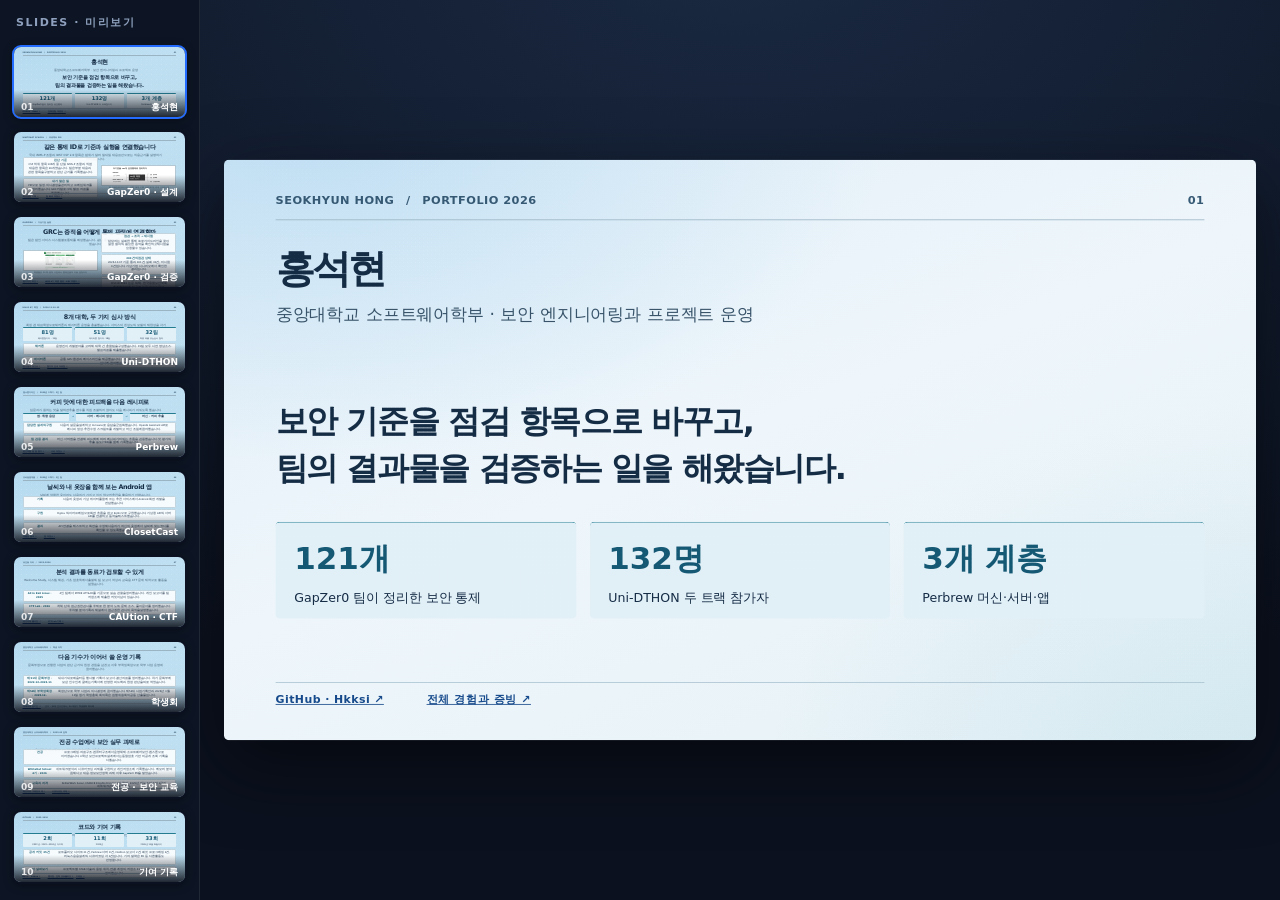
==== commit 632c4329: "Feature the GapZer0 framework and link the official WHS final presentation" ====
--- a/portfolio.html
+++ b/portfolio.html
@@ -270,7 +270,7 @@
       
       <section class="slide" data-label="홍석현"><div class="pad editorial"><header><span>SEOKHYUN HONG　/　PORTFOLIO 2026</span><i>01</i></header><h2>홍석현</h2><p class="intro">중앙대학교 소프트웨어학부 · 보안 엔지니어링과 프로젝트 운영</p><div class="middle"><div class="statement">보안 기준을 점검 항목으로 바꾸고,<br>팀의 결과물을 검증하는 일을 해왔습니다.</div><div class="numbers"><div><strong>121개</strong><small>GapZer0 팀이 정리한 보안 통제</small></div><div><strong>132명</strong><small>Uni-DTHON 두 트랙 참가자</small></div><div><strong>3개 계층</strong><small>Perbrew 머신·서버·앱</small></div></div></div><footer><a href="https://github.com/Hkksi" target="_blank" rel="noopener">GitHub · Hkksi ↗</a>　<a href="https://app.notion.com/p/424b516e19238148ab3ec7e233f53e5c" target="_blank" rel="noopener">전체 경험과 증빙 ↗</a></footer></div></section>
 <section class="slide" data-label="GapZer0 · 설계"><div class="pad editorial"><header><span>WHITEHAT SCHOOL　/　프로젝트 PM</span><i>02</i></header><h2>같은 통제 ID로 기준과 실행을 연결했습니다</h2><p class="intro">국내 ISMS-P 조항과 NIST CSF 2.0 항목은 범위가 달라 일대일 대응표만으로는 적용 근거를 설명하기 어려웠습니다.</p><div class="middle"><div class="split"><div class="records"><article><b>판단 기준</b><p>CSF 하위 항목 106개 중 단일 ISMS-P 조항과 직접 대응한 항목은 26개였습니다. 팀은 부분 대응과 관련 항목을 구분하고 판단 근거를 기록했습니다.</p></article><article><b>내가 맡은 일</b><p>PM으로 일정·의사결정을 관리하고 프레임워크를 정리했습니다. GRC 카탈로그와 발표 자료를 취합했습니다.</p></article></div><figure><img src="[data-uri]" alt="팀 프레임워크의 구성 · 공통 76개, CSF 보완 30개, 국내 고유 15개"><figcaption>팀 프레임워크의 구성 · 공통 76개, CSF 보완 30개, 국내 고유 15개</figcaption></figure></div></div><footer><a href="https://app.notion.com/p/3cbb516e192381659f91ff20a721aa51" target="_blank" rel="noopener">매핑 실험 기록 ↗</a>　<a href="https://github.com/whs4-GapZer0/GapZer0_GRC" target="_blank" rel="noopener">팀 GRC 저장소 ↗</a></footer></div></section>
-<section class="slide" data-label="GapZer0 · 검증"><div class="pad editorial"><header><span>GAPZER0　/　가상기업 실증</span><i>03</i></header><h2>점검에서 실패한 통제를 어떻게 추적할까</h2><p class="intro">팀은 법인·서비스·시스템별로 통제를 배정했습니다. 같은 통제도 적용 대상이 다르면 별도 점검 건으로 셌습니다.</p><div class="middle"><div class="split"><figure><img src="[data-uri]" alt="가상 채용 서비스의 GRC 검증 화면 · INF-E-01 전송 암호 설정 점검"><figcaption>가상 채용 서비스의 GRC 검증 화면 · INF-E-01 전송 암호 설정 점검</figcaption></figure><div class="records"><article><b>점검 → 조치 → 재시험</b><p>담당자는 실패한 통제 ID로 가이드라인을 찾아 설정 절차와 필요한 증적을 확인하고 재시험을 요청할 수 있습니다.</p></article><article><b>203건의 점검 상태</b><p>2026.10.07 기준 통과 161건, 실패 33건, 미시험 9건입니다. 가상기업 시나리오에서 확인한 결과입니다.</p></article><article><b>연구 성과</b><p>CISC-W 2026 논문 채택 · 한국융합보안학회 추계학술대회 팀 공저 논문 우수논문상.</p></article></div></div></div><footer><a href="https://github.com/whs4-GapZer0/GapZer0_Guideline" target="_blank" rel="noopener">팀 가이드라인 ↗</a>　출처 · 프로젝트 최종보고서 표 3 및 전시 자료</footer></div></section>
+<section class="slide" data-label="GapZer0 · 검증"><div class="pad editorial"><header><span>GAPZER0　/　가상기업 실증</span><i>03</i></header><h2>GRC는 증적을 어떻게 통제 판정에 연결할까</h2><p class="intro">팀은 법인·서비스·시스템별로 통제를 배정했습니다. 같은 통제도 적용 대상이 다르면 별도 점검 건으로 셌습니다.</p><div class="middle"><div class="split"><figure><img src="[data-uri]